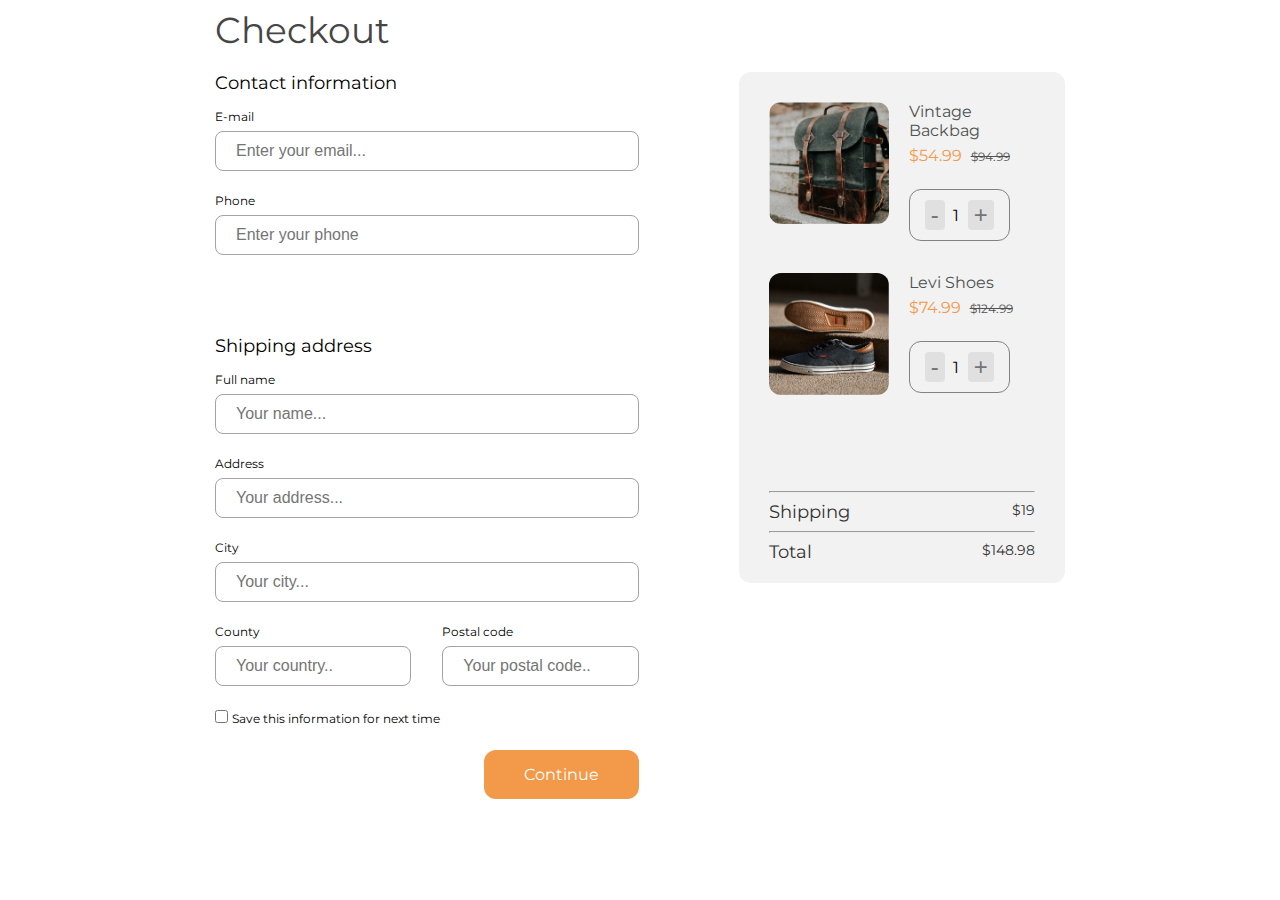
==== challenge-inputform/index.html @ 3e093fbf "new challenges done" ====
<!DOCTYPE html>
<html lang="en">
  <head>
    <meta charset="utf-8" />
    <meta
      name="viewport"
      content="width=device-width, initial-scale=1,
  maximum-scale=5"
    />

    <link rel="icon" href="devchallenges.png" />

    <link
      rel="shortcut icon"
      type="image/x-icon"
      href="https://devchallenges.io/"
    />

    <link
      href="https://fonts.googleapis.com/css2?family=Poppins:wght@400;500&display=swap"
      rel="stylesheet"
    />

    <link rel="preconnect" href="https://fonts.googleapis.com"><link rel="preconnect" href="https://fonts.gstatic.com" crossorigin><link href="https://fonts.googleapis.com/css2?family=Montserrat:wght@600&display=swap" rel="stylesheet">

    <link rel = "stylesheet" href = "stylesheet.css">

    <title>Checkout-Page-Challenge-3</title>

  </head>
  <body>
    <main class = "main">
      <div class="checkout-container">
        <div class="checkout-title-container">
          <div class="checkout-title">        
            Checkout
          </div>      
        </div>


        <div class="input-and-cart-container">
          <div class="input-information-container">
            <div class="contact-information-container"> 
              <div class="ci-title">
                Contact information
              </div>

              <div class="email-title">
                <p class = "email-header" style = "margin-bottom:7px;">E-mail</p>
                <input type = "text" class = "input-box" placeholder = "Enter your email...">                                          
              </div>

              <div class="phone-title">
                <p class = "phone-header" style = "margin-bottom:7px">Phone</p>
                <input type = "text" class = "input-box" placeholder = "Enter your phone">
              </div>
            </div>

            <div class="shipping-address-container">
              <div class="sa-title">Shipping address</div>
              <div class="ship-name-title">
                <p class = "name-input" style = "margin-bottom:7px">Full name</p>
                <input type = "text" class = "input-box" placeholder = "Your name...">
              </div>

              <div class="address-name-title">
                <p class = "name-input" style = "margin-bottom:7px">Address</p>
                <input type = "text" class = "input-box" placeholder = "Your address...">
              </div>

              <div class="city-name-title">
                <p class = "name-input" style = "margin-bottom:7px">City</p>
                <input type = "text" class = "input-box" placeholder = "Your city...">
              </div>
          
              <div class="county-postal-name-title">
                <div class="county-title">
                  <p class = "county-input-title" style = "margin-bottom:7px">County</p>
                  <input type = "text" class = "input-box" placeholder = "Your country..">
                </div>
                <div class="postal-title">
                  <p class = "postal-input-title" style = "margin-bottom:7px">Postal code</p>
                  <input type = "text" class = "input-box" placeholder = "Your postal code..">                
                </div>
              </div>

              <div class="save-input-check">
                <input type = "checkbox" class = "save-condition">
                <label for = "save-condition" style = "font-size:12px">Save this information for next time</label>
              </div>

              <div class="submit-button">
                <button class = "continue-button" type = "button">Continue</button>
              </div>

            </div>
          </div>

          <div class="cart-preview">
            <div class="item-image-price-quantity">
              <div class="item-image-container">
                <img class = "item-image" src = "photo1.png">
              </div>
              <div class="item-detes">
                <div class="item-name">
                  Vintage Backbag
                </div>
                <div class="item-price">
                  <p class = "current-price">$54.99</p>
                  <p class = "old-price">$94.99</p>
                </div>
                <div class="item-quantity-container">
                  <div class="item-quantity">
                    <button class = "quantity-button">-</button>
                    <p class = "current-quantity">1</p>
                    <button class = "quantity-button">+</button>
                  </div>
                </div>
              </div>
            </div>

            <div class="item-image-price-quantity">
              <div class="item-image-container">
                <img class = "item-image" src = "photo2.png">
              </div>
              <div class="item-detes">
                <div class="item-name">
                  Levi Shoes
                </div>
                <div class="item-price">
                  <p class = "current-price">$74.99</p>
                  <p class = "old-price">$124.99</p>
                </div>
                <div class="item-quantity-container">
                  <div class="item-quantity">
                    <button class = "quantity-button">-</button>
                    <p class = "current-quantity">1</p>
                    <button class = "quantity-button">+</button>
                  </div>
                </div>
              </div>
            </div>

            <div class="total-cost-container">
              <hr>
              <div class = "shipping-cost-title">
                <p class = "shipping-title">Shipping</p>
                <p class = "shipping-price">$19</p>
              </div>            
              <hr>            
              <div class = "total-cost-title">
                <p class = "total-title">Total</p>
                <p class = "total-price">$148.98</p>
              </div>            
            </div>

          </div>


        </div>


        
      </div>
    </main>
  </body>
</html>
---- challenge-inputform/stylesheet.css ----
.main
{
    margin: 0 auto;
    max-width: 850px;
}

.checkout-container
{
    display:flex;
    flex-direction: column;
    gap:20px;
}

.checkout-title-container
{
}

.checkout-title
{    
    font-family: "Montserrat";
    font-size: 36px;
    color:rgb(70, 70, 70);
}

p
{
    margin-top:0px;
    margin-bottom:0px;
    font-size:12px;
}

.input-and-cart-container
{
    display:flex;
    font-family: "Montserrat";
    justify-content: center;
    align-items: center;
    gap:100px;
}

.input-information-container
{
    display:flex;
    flex-direction: column;
    /* margin-bottom: 58px; */
}

.contact-information-container
{
    margin-bottom:58px;
    /* display:flex;
    flex-direction: column;
    align-items:flex-start; */
}

.ci-title
{
    font-size:18px;  
    margin-bottom:15px;  
}

.sa-title
{
    font-size: 18px;
    margin-bottom:15px;
}

.input-box
{
    border:solid;
    border-width:1px;
    border-color: rgb(163, 163, 163);
    border-radius: 8px;
    padding-top: 10px;
    padding-bottom: 10px;
    font-size:16px;
    padding-left:20px;
    width:100%;
    box-sizing: border-box;
    margin-bottom:22px;
}

.county-postal-name-title
{
    display:flex;   
    gap:31px;    
}

.county-title input,
.postal-title input
{    
    width:100%;
}

.save-input-check
{
    margin-bottom:23px;
}

.save-condition
{
    margin:0;
        
}
.submit-button
{
    display: flex;
    justify-content: flex-end;    
}

.continue-button
{
    border:none;
    background-color: #f2994a;
    color:white;
    border-radius: 12px;
    padding:15px 40px;
    font-size:16px;
    font-family: "Montserrat";    
}

.cart-preview
{
    border:none;
    background-color: #f2f2f2;
    border-radius: 12px;
    align-self: flex-start;
    padding-top:30px;
    padding-bottom:20px;
    padding-left:30px;
    padding-right:30px;
    /* width:auto; */
}

.item-image-price-quantity
{
    display:flex;
    gap:20px;
    margin-bottom:32px;
    /* width:auto; */
}

.item-image-container
{   
    /* width:110px; */
    max-width: 120px;
    /* object-fit: contain; */
}

.item-image
{
    width:100%;
    border-radius: 12px;
}

.item-detes
{
    display:flex;
    flex-direction: column;
    align-items: flex-start;
    width:170px;
}

.item-name
{
    font-size:16px;
    color:#4E5150;
    margin-bottom:6px;
}


.item-image-price-quantity
{
    display:flex;
    /* position:relative; */
    /* justify-content: flex-start; */
}

.item-price p
{
    display:inline-block;
}

.item-price
{
    margin-bottom:24px;
}

.current-price
{
    font-size:16px;
    color:#f2994a;
    margin-right:5px;
}

.old-price
{
    font-size:12px;
    text-decoration: line-through;
    color:#4e5150;
}

.item-quantity-container
{
    /* display: block; */
    /* display:flex; */
    /* justify-content: center; */
    /* align-items: center; */
    width:80%;
}

.item-quantity
{    
    display:flex;
    justify-content: space-between;
    align-items: center;
    border:solid;
    border-color: #828282;
    border-radius: 12px;
    border-width: 1px; 
    padding: 10px 15px;
}

.quantity-button
{
    border:none;
    border-radius: 4px;
    background-color: #e0e0e0;  
    font-size: 24px;
    color:#747474;
}

.current-quantity
{
    display:inline-block;
    font-size: 16px;
}

.total-cost-container
{
    margin-top:92px;
}

hr
{
    color:rgb(155, 152, 152)
}

.shipping-title, .total-title
{
    font-size: 18px;
    color:#333333;
}

.shipping-price, .total-price
{
    font-size:14px;
    color:#333333;
}

.shipping-cost-title, .total-cost-title
{
    display:flex;
    justify-content: space-between;
}
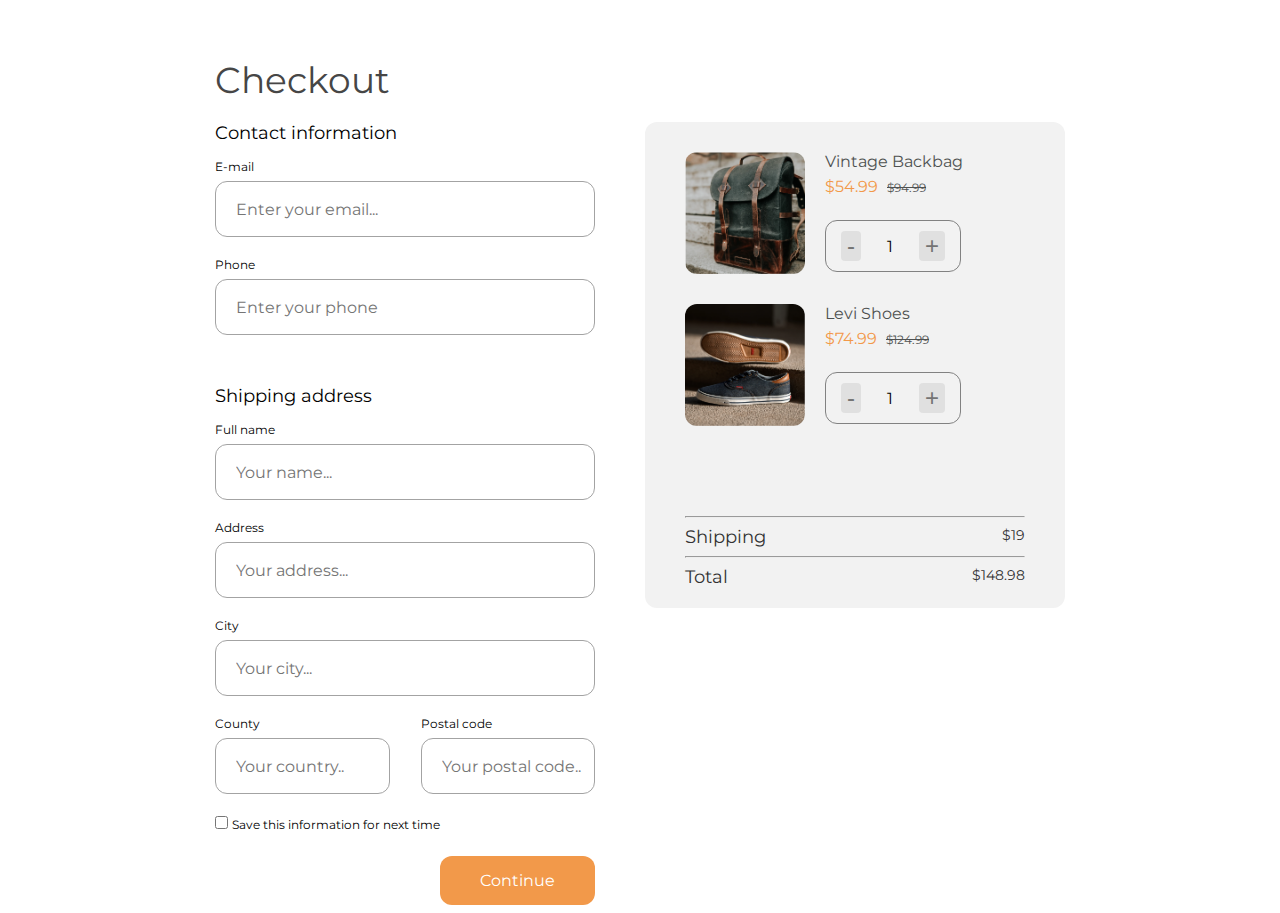
==== commit d8a685a1: "challenge 2 complete" ====
--- a/challenge-inputform/index.html
+++ b/challenge-inputform/index.html
@@ -21,7 +21,9 @@
       rel="stylesheet"
     />
 
+    <!--Font and icons-->
     <link rel="preconnect" href="https://fonts.googleapis.com"><link rel="preconnect" href="https://fonts.gstatic.com" crossorigin><link href="https://fonts.googleapis.com/css2?family=Montserrat:wght@600&display=swap" rel="stylesheet">
+    
 
     <link rel = "stylesheet" href = "stylesheet.css">
 
--- a/challenge-inputform/stylesheet.css
+++ b/challenge-inputform/stylesheet.css
@@ -2,13 +2,26 @@
 {
     margin: 0 auto;
     max-width: 850px;
+    padding-top:50px;    
+}
+
+@media (max-width: 750px)
+{
+    .main
+    {
+        padding-top: 32px;        
+    }
+    
 }
 
 .checkout-container
 {
     display:flex;
     flex-direction: column;
+    /* justify-content: center; */
+    /* align-items: center; */
     gap:20px;
+    min-width: 350px;
 }
 
 .checkout-title-container
@@ -22,6 +35,19 @@
     color:rgb(70, 70, 70);
 }
 
+@media (max-width: 750px)
+{
+    .checkout-title-container
+    {
+        /* margin: 0 auto; */
+    }
+    .checkout-title
+    {
+        font-size: 24px;
+    }
+    
+}
+
 p
 {
     margin-top:0px;
@@ -35,19 +61,44 @@
     font-family: "Montserrat";
     justify-content: center;
     align-items: center;
-    gap:100px;
+    gap:50px;
+}
+
+@media (max-width: 750px)
+{
+    .input-and-cart-container
+    {
+        flex-direction: column;        
+    }
+
+    .cart-preview
+    {
+        order: 1;
+    }
+
+    .input-information-container
+    {
+        order: 2;
+    }
+
+    .shipping-address-container
+    {
+        order: 3;
+    }
+    
 }
 
 .input-information-container
 {
     display:flex;
     flex-direction: column;
+    
     /* margin-bottom: 58px; */
 }
 
 .contact-information-container
 {
-    margin-bottom:58px;
+    margin-bottom:30px;
     /* display:flex;
     flex-direction: column;
     align-items:flex-start; */
@@ -70,14 +121,17 @@
     border:solid;
     border-width:1px;
     border-color: rgb(163, 163, 163);
-    border-radius: 8px;
+    border-radius: 12px;
     padding-top: 10px;
     padding-bottom: 10px;
     font-size:16px;
     padding-left:20px;
     width:100%;
+    height:56px;
     box-sizing: border-box;
-    margin-bottom:22px;
+    margin-bottom:20px;
+    font-family: Montserrat;
+    
 }
 
 .county-postal-name-title
@@ -127,28 +181,46 @@
     align-self: flex-start;
     padding-top:30px;
     padding-bottom:20px;
-    padding-left:30px;
-    padding-right:30px;
+    padding-left:40px;
+    padding-right:40px;
+    flex-shrink: 0;
+    max-width: 380px;
+    width: 40%;
     /* width:auto; */
 }
 
+@media (max-width: 750px)
+{
+    .cart-preview
+    {
+        align-self: center;
+        width: 100%;
+    }
+
+    
+    
+}
+
 .item-image-price-quantity
 {
     display:flex;
     gap:20px;
-    margin-bottom:32px;
+    margin-bottom:32px;    
+    /* flex-shrink: 0; */
     /* width:auto; */
 }
 
 .item-image-container
 {   
     /* width:110px; */
-    max-width: 120px;
+    width: 120px;
+    height: 120px;
     /* object-fit: contain; */
 }
 
 .item-image
 {
+    /* flex-shrink: 0; */
     width:100%;
     border-radius: 12px;
 }
@@ -166,6 +238,7 @@
     font-size:16px;
     color:#4E5150;
     margin-bottom:6px;
+    white-space: nowrap;
 }
 
 
